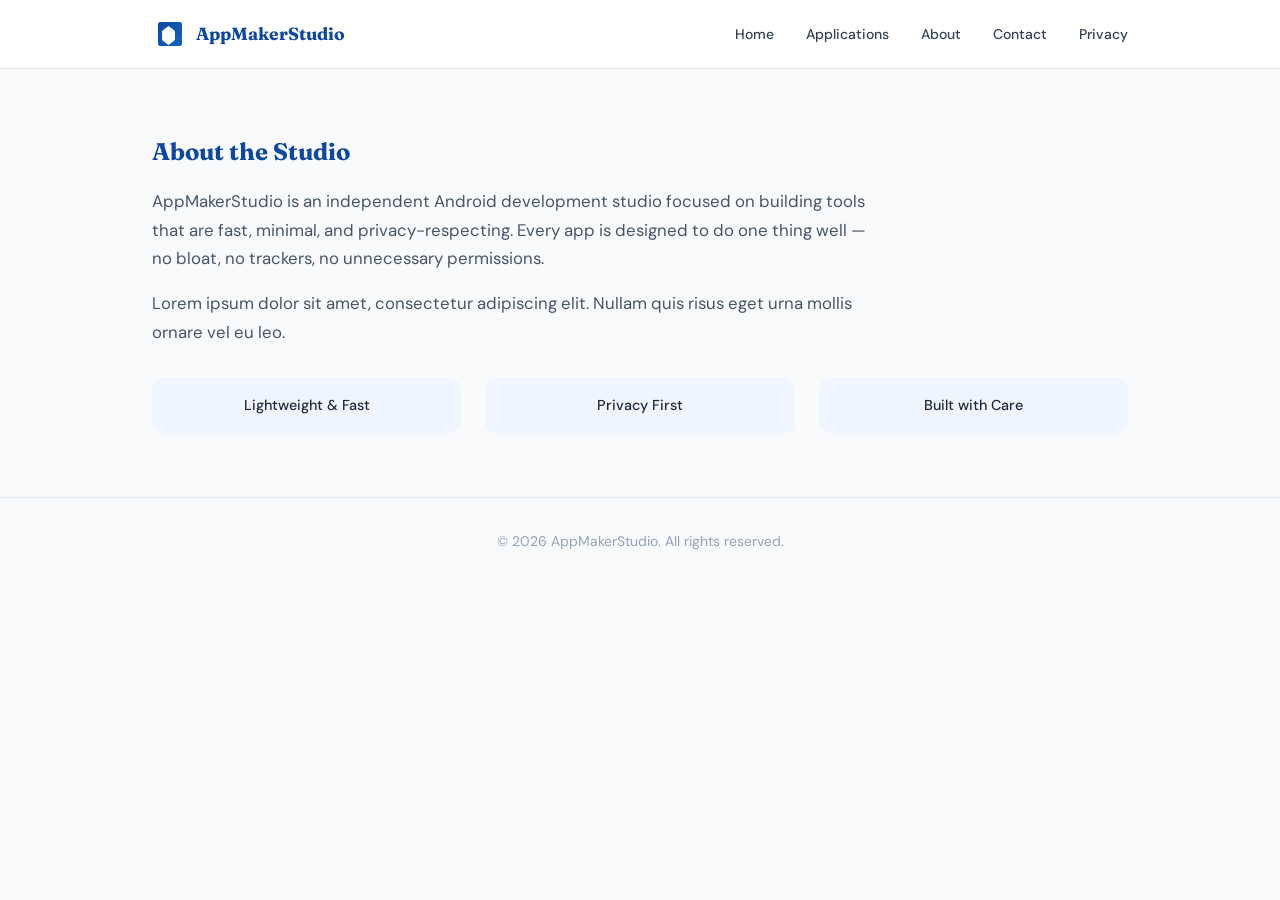
==== about.html @ c4cfa2c1 "Create about.html" ====
<!DOCTYPE html>
<html lang="en">
<head>
  <meta charset="UTF-8">
  <meta name="viewport" content="width=device-width, initial-scale=1.0">
  <title>About - AppMakerStudio</title>
  <link rel="stylesheet" href="styles.css">
  <link href="https://fonts.googleapis.com/css2?family=DM+Sans:wght@400;500;700&family=Fraunces:wght@700;900&display=swap" rel="stylesheet">
</head>
<body>
  <nav class="navbar">
    <div class="nav-inner">
      <a href="index.html" class="brand">
        <svg class="brand-icon" viewBox="0 0 48 48" fill="none">
          <defs><linearGradient id="sg" x1="0%" y1="0%" x2="100%" y2="100%"><stop offset="0%" stop-color="#0d47a1"/><stop offset="100%" stop-color="#1565c0"/></linearGradient></defs>
          <rect x="8" y="8" width="32" height="32" rx="3" fill="url(#sg)"/>
          <path d="M14 20L22 14L30 20L30 32L22 38L14 32Z" fill="#fff" stroke="#fff" stroke-width="1.2" stroke-linejoin="round"/>
          <circle cx="22" cy="26" r="2.5" fill="#fff" opacity="0.8"/>
        </svg>
        <span class="brand-name">AppMakerStudio</span>
      </a>
      <button class="menu-toggle" id="menuToggle" aria-label="Toggle menu">☰</button>
      <ul class="nav-links" id="navLinks">
        <li><a href="index.html" class="nav-link">Home</a></li>
        <li><a href="applications.html" class="nav-link">Applications</a></li>
        <li><a href="about.html" class="nav-link active">About</a></li>
        <li><a href="contact.html" class="nav-link">Contact</a></li>
        <li><a href="privacy-policy.html" class="nav-link">Privacy</a></li>
      </ul>
    </div>
  </nav>

  <section class="section">
    <h1 class="section-title">About the Studio</h1>
    <p class="section-text">AppMakerStudio is an independent Android development studio focused on building tools that are fast, minimal, and privacy-respecting. Every app is designed to do one thing well — no bloat, no trackers, no unnecessary permissions.</p>
    <p class="section-text">Lorem ipsum dolor sit amet, consectetur adipiscing elit. Nullam quis risus eget urna mollis ornare vel eu leo.</p>
    <div class="values-grid">
      <div class="value-item">Lightweight & Fast</div>
      <div class="value-item">Privacy First</div>
      <div class="value-item">Built with Care</div>
    </div>
  </section>

  <footer class="footer">
    <p>&copy; 2026 AppMakerStudio. All rights reserved.</p>
  </footer>

  <script src="script.js"></script>
</body>
</html>
---- styles.css ----
/* === Base Reset & Typography === */
*, *::before, *::after { box-sizing: border-box; margin: 0; padding: 0; }
html { scroll-behavior: smooth; }
body {
  font-family: 'DM Sans', sans-serif;
  color: #334155;
  background: #f8fafc;
  line-height: 1.6;
}

/* === Navbar === */
.navbar {
  position: sticky;
  top: 0;
  z-index: 50;
  background: rgba(255,255,255,0.92);
  backdrop-filter: blur(12px);
  border-bottom: 1px solid #e2e8f0;
}
.nav-inner {
  max-width: 1024px;
  margin: 0 auto;
  padding: 1rem 1.5rem;
  display: flex;
  align-items: center;
  justify-content: space-between;
}
.brand {
  display: flex;
  align-items: center;
  gap: 0.5rem;
  text-decoration: none;
}
.brand-icon { width: 36px; height: 36px; }
.brand-name {
  font-family: 'Fraunces', serif;
  font-weight: 700;
  font-size: 1.1rem;
  color: #0d47a1;
}
.nav-links {
  display: flex;
  list-style: none;
  gap: 2rem;
}
.nav-link {
  text-decoration: none;
  font-size: 0.875rem;
  font-weight: 500;
  color: #334155;
  position: relative;
  transition: color 0.2s;
}
.nav-link::after {
  content: '';
  position: absolute;
  bottom: -4px;
  left: 0;
  width: 0;
  height: 2px;
  background: #0d47a1;
  transition: width 0.3s;
}
.nav-link:hover, .nav-link.active { color: #0d47a1; }
.nav-link:hover::after, .nav-link.active::after { width: 100%; }
.menu-toggle {
  display: none;
  background: none;
  border: none;
  font-size: 1.5rem;
  cursor: pointer;
  color: #334155;
}

/* === Hero === */
.hero {
  background: linear-gradient(135deg, #0d47a1 0%, #1565c0 50%, #1976d2 100%);
  padding: 6rem 1.5rem;
  text-align: center;
}
.hero-content { max-width: 640px; margin: 0 auto; }
.hero-title {
  font-family: 'Fraunces', serif;
  font-weight: 900;
  font-size: 3rem;
  color: #ffffff;
  margin-bottom: 1rem;
}
.hero-subtitle {
  font-size: 1.2rem;
  color: rgba(255,255,255,0.85);
  line-height: 1.7;
}

/* === Sections === */
.section {
  max-width: 1024px;
  margin: 0 auto;
  padding: 4rem 1.5rem;
}
.section-title {
  font-family: 'Fraunces', serif;
  font-weight: 700;
  font-size: 1.5rem;
  color: #0d47a1;
  margin-bottom: 1rem;
}
.section-subtitle {
  color: #64748b;
  font-size: 1.1rem;
  margin-bottom: 2.5rem;
}
.section-text {
  color: #475569;
  font-size: 1.05rem;
  line-height: 1.7;
  max-width: 720px;
  margin-bottom: 1rem;
}

/* === Cards === */
.card-grid {
  display: grid;
  grid-template-columns: repeat(auto-fit, minmax(280px, 1fr));
  gap: 2rem;
}
.card {
  background: #ffffff;
  border: 1px solid #e2e8f0;
  border-radius: 16px;
  padding: 2rem;
  transition: transform 0.3s, box-shadow 0.3s;
}
.card:hover {
  transform: translateY(-4px);
  box-shadow: 0 12px 24px rgba(13,71,161,0.08);
}
.card-title {
  font-family: 'Fraunces', serif;
  font-weight: 700;
  font-size: 1.15rem;
  color: #1e293b;
  margin-bottom: 0.75rem;
}
.card-desc {
  color: #64748b;
  font-size: 0.95rem;
  line-height: 1.6;
  margin-bottom: 1.25rem;
}
.card-link {
  color: #0d47a1;
  font-weight: 500;
  text-decoration: none;
  font-size: 0.9rem;
}
.card-link:hover { text-decoration: underline; }

/* === Badges === */
.badge {
  display: inline-block;
  padding: 0.35rem 1rem;
  border-radius: 999px;
  font-size: 0.8rem;
  font-weight: 500;
}
.badge-green { background: #ecfdf5; color: #065f46; }
.badge-amber { background: #fef3c7; color: #92400e; }

/* === Values === */
.values-grid {
  display: grid;
  grid-template-columns: repeat(auto-fit, minmax(160px, 1fr));
  gap: 1.5rem;
  margin-top: 2rem;
}
.value-item {
  text-align: center;
  font-weight: 500;
  font-size: 0.9rem;
  color: #1e293b;
  padding: 1rem;
  background: #eff6ff;
  border-radius: 12px;
}

/* === Contact === */
.contact-links {
  list-style: none;
  margin-top: 1rem;
}
.contact-links li { margin-bottom: 0.75rem; }
.contact-links a {
  color: #334155;
  text-decoration: none;
  font-weight: 500;
  transition: color 0.2s;
}
.contact-links a:hover { color: #0d47a1; }

/* === Privacy Page === */
.privacy-page { padding-top: 6rem; }
.policy-heading {
  font-family: 'Fraunces', serif;
  font-weight: 700;
  font-size: 1.1rem;
  color: #1e293b;
  margin-top: 2rem;
  margin-bottom: 0.75rem;
}
.meta { color: #94a3b8; font-size: 0.875rem; margin-bottom: 2rem; }

/* === Footer === */
.footer {
  border-top: 1px solid #e2e8f0;
  text-align: center;
  padding: 2rem 1.5rem;
  color: #94a3b8;
  font-size: 0.875rem;
}

/* === Responsive === */
@media (max-width: 768px) {
  .menu-toggle { display: block; }
  .nav-links {
    display: none;
    flex-direction: column;
    gap: 1rem;
    position: absolute;
    top: 100%;
    left: 0;
    right: 0;
    background: #fff;
    padding: 1.5rem;
    border-bottom: 1px solid #e2e8f0;
  }
  .nav-links.open { display: flex; }
  .hero-title { font-size: 2.2rem; }
  .hero { padding: 4rem 1.5rem; }
}
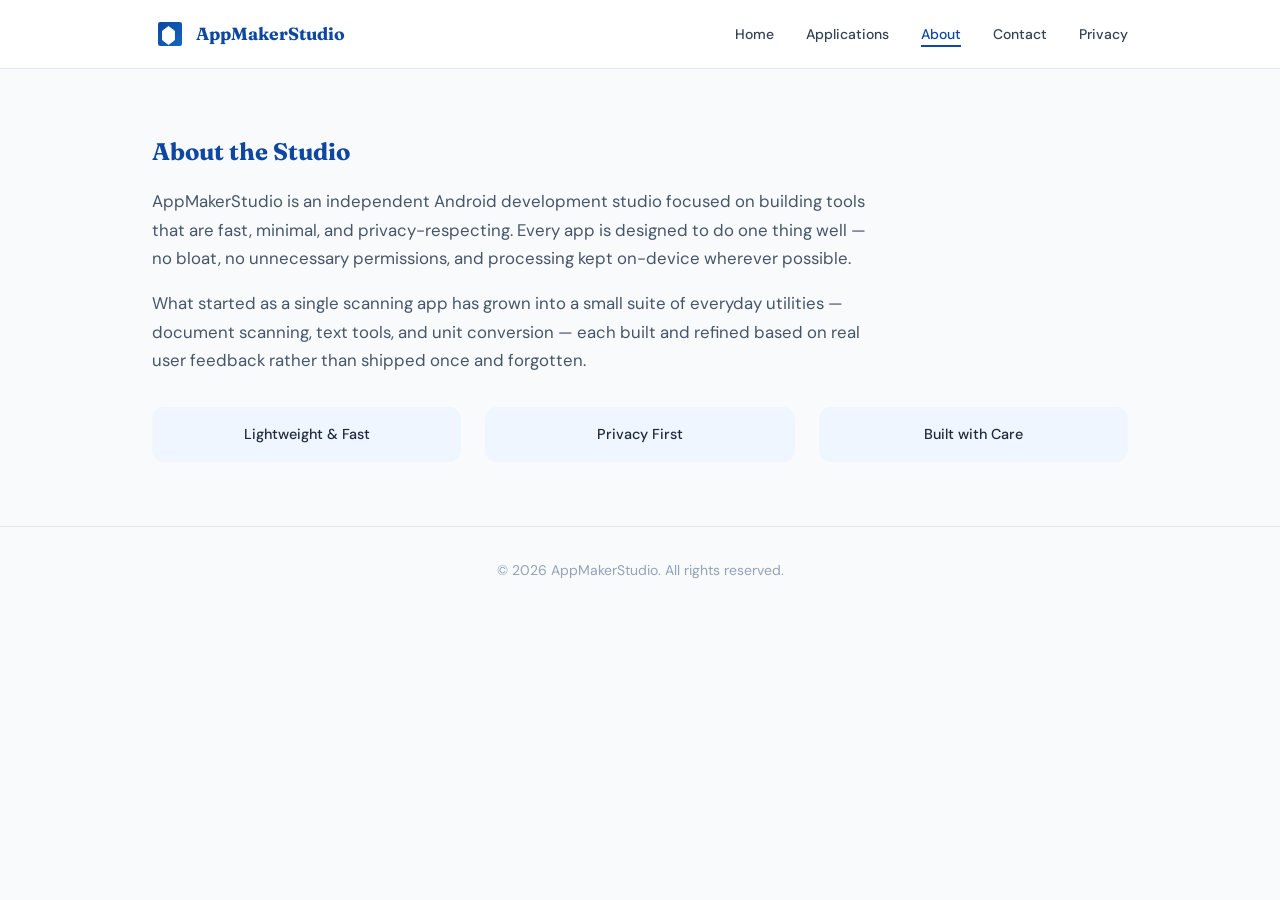
==== commit 4e18c864: "Update about.html" ====
--- a/about.html
+++ b/about.html
@@ -32,8 +32,8 @@
 
   <section class="section">
     <h1 class="section-title">About the Studio</h1>
-    <p class="section-text">AppMakerStudio is an independent Android development studio focused on building tools that are fast, minimal, and privacy-respecting. Every app is designed to do one thing well — no bloat, no trackers, no unnecessary permissions.</p>
-    <p class="section-text">Lorem ipsum dolor sit amet, consectetur adipiscing elit. Nullam quis risus eget urna mollis ornare vel eu leo.</p>
+    <p class="section-text">AppMakerStudio is an independent Android development studio focused on building tools that are fast, minimal, and privacy-respecting. Every app is designed to do one thing well — no bloat, no unnecessary permissions, and processing kept on-device wherever possible.</p>
+    <p class="section-text">What started as a single scanning app has grown into a small suite of everyday utilities — document scanning, text tools, and unit conversion — each built and refined based on real user feedback rather than shipped once and forgotten.</p>
     <div class="values-grid">
       <div class="value-item">Lightweight & Fast</div>
       <div class="value-item">Privacy First</div>
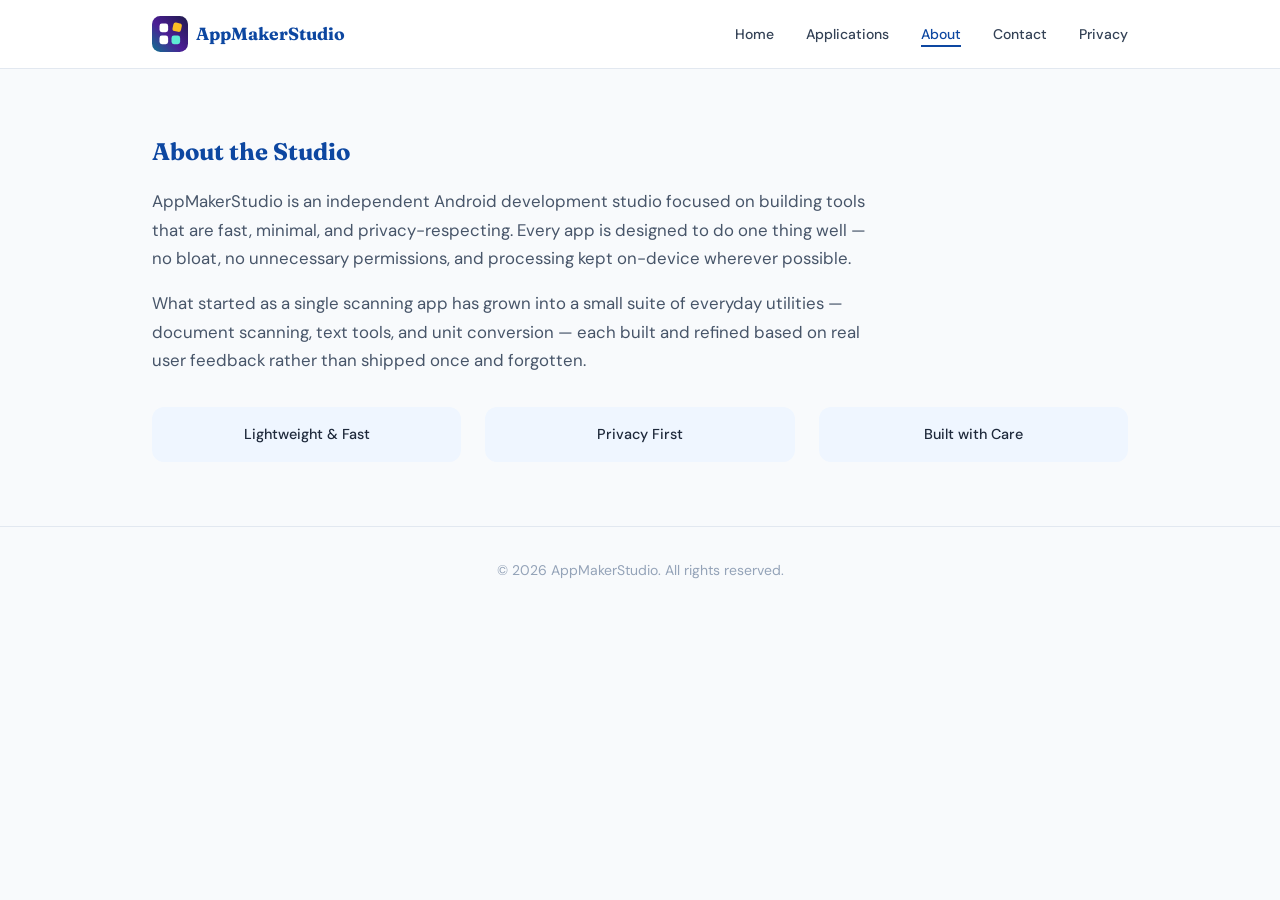
==== commit 4f5e4458: "Update about.html" ====
--- a/about.html
+++ b/about.html
@@ -4,6 +4,8 @@
   <meta charset="UTF-8">
   <meta name="viewport" content="width=device-width, initial-scale=1.0">
   <title>About - AppMakerStudio</title>
+  <link rel="icon" href="logo.svg" type="image/svg+xml">
+  <link rel="apple-touch-icon" href="images/logo-512.png">
   <link rel="stylesheet" href="styles.css">
   <link href="https://fonts.googleapis.com/css2?family=DM+Sans:wght@400;500;700&family=Fraunces:wght@700;900&display=swap" rel="stylesheet">
 </head>
@@ -11,11 +13,19 @@
   <nav class="navbar">
     <div class="nav-inner">
       <a href="index.html" class="brand">
-        <svg class="brand-icon" viewBox="0 0 48 48" fill="none">
-          <defs><linearGradient id="sg" x1="0%" y1="0%" x2="100%" y2="100%"><stop offset="0%" stop-color="#0d47a1"/><stop offset="100%" stop-color="#1565c0"/></linearGradient></defs>
-          <rect x="8" y="8" width="32" height="32" rx="3" fill="url(#sg)"/>
-          <path d="M14 20L22 14L30 20L30 32L22 38L14 32Z" fill="#fff" stroke="#fff" stroke-width="1.2" stroke-linejoin="round"/>
-          <circle cx="22" cy="26" r="2.5" fill="#fff" opacity="0.8"/>
+        <svg class="brand-icon" viewBox="0 0 48 48" fill="none" aria-hidden="true">
+          <defs>
+            <linearGradient id="lg" x1="0" y1="1" x2="1" y2="0">
+              <stop offset="0" stop-color="#0e7490"/>
+              <stop offset="0.45" stop-color="#4c1d95"/>
+              <stop offset="1" stop-color="#1e1b4b"/>
+            </linearGradient>
+          </defs>
+          <rect width="48" height="48" rx="11" fill="url(#lg)"/>
+          <rect x="10" y="10" width="11.5" height="11.5" rx="3.2" fill="#fff"/>
+          <rect x="27.8" y="9.2" width="11.5" height="11.5" rx="3.2" fill="#fbbf24" transform="rotate(12 33.5 15)"/>
+          <rect x="10" y="26" width="11.5" height="11.5" rx="3.2" fill="#fff"/>
+          <rect x="26" y="26" width="11.5" height="11.5" rx="3.2" fill="#5eead4"/>
         </svg>
         <span class="brand-name">AppMakerStudio</span>
       </a>
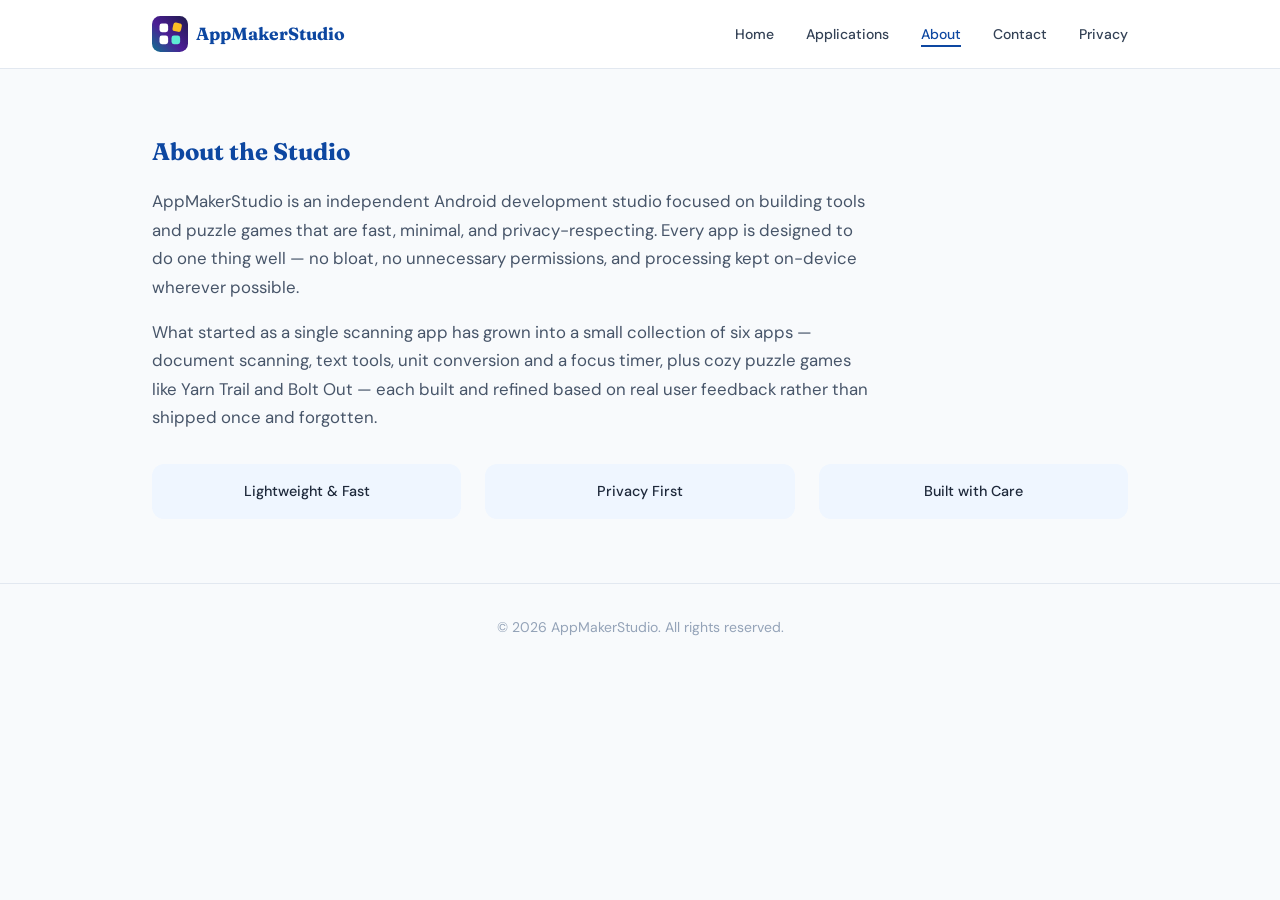
==== commit 74f0ed18: "Update about.html" ====
--- a/about.html
+++ b/about.html
@@ -42,8 +42,8 @@
 
   <section class="section">
     <h1 class="section-title">About the Studio</h1>
-    <p class="section-text">AppMakerStudio is an independent Android development studio focused on building tools that are fast, minimal, and privacy-respecting. Every app is designed to do one thing well — no bloat, no unnecessary permissions, and processing kept on-device wherever possible.</p>
-    <p class="section-text">What started as a single scanning app has grown into a small suite of everyday utilities — document scanning, text tools, and unit conversion — each built and refined based on real user feedback rather than shipped once and forgotten.</p>
+    <p class="section-text">AppMakerStudio is an independent Android development studio focused on building tools and puzzle games that are fast, minimal, and privacy-respecting. Every app is designed to do one thing well — no bloat, no unnecessary permissions, and processing kept on-device wherever possible.</p>
+    <p class="section-text">What started as a single scanning app has grown into a small collection of six apps — document scanning, text tools, unit conversion and a focus timer, plus cozy puzzle games like Yarn Trail and Bolt Out — each built and refined based on real user feedback rather than shipped once and forgotten.</p>
     <div class="values-grid">
       <div class="value-item">Lightweight & Fast</div>
       <div class="value-item">Privacy First</div>
--- a/styles.css
+++ b/styles.css
@@ -238,3 +238,57 @@
   .hero-title { font-size: 2.2rem; }
   .hero { padding: 4rem 1.5rem; }
 }
+
+
+/* === Applications page === */
+.group-title {
+  font-family: 'Fraunces', serif;
+  font-weight: 700;
+  font-size: 1.15rem;
+  color: #1e293b;
+  margin: 3rem 0 1.25rem;
+}
+.group-title:first-of-type { margin-top: 0; }
+.app-card { display: flex; flex-direction: column; }
+.app-card .card-desc { flex: 1; }
+.app-head {
+  display: flex;
+  align-items: center;
+  gap: 1rem;
+  margin-bottom: 1rem;
+}
+.app-head .card-title { margin-bottom: 0.4rem; }
+.app-icon {
+  width: 64px;
+  height: 64px;
+  border-radius: 14px;
+  flex-shrink: 0;
+  box-shadow: 0 4px 12px rgba(30,27,75,0.18);
+}
+.badge-purple { background: #f3e8ff; color: #6b21a8; padding: 0.2rem 0.75rem; }
+.badge-blue { background: #e0f2fe; color: #075985; padding: 0.2rem 0.75rem; }
+.play-cta {
+  margin-top: 3.5rem;
+  text-align: center;
+  padding: 2rem 1.5rem;
+  background: #ffffff;
+  border: 1px solid #e2e8f0;
+  border-radius: 16px;
+}
+.play-cta p { color: #64748b; margin-bottom: 1rem; }
+.btn-primary {
+  display: inline-block;
+  padding: 0.75rem 1.5rem;
+  background: #4c1d95;
+  color: #ffffff;
+  border-radius: 999px;
+  font-weight: 500;
+  text-decoration: none;
+  transition: background 0.2s, transform 0.2s;
+}
+.btn-primary:hover { background: #5b21b6; transform: translateY(-2px); }
+
+.card-grid.two-col { grid-template-columns: repeat(2, 1fr); }
+@media (max-width: 700px) {
+  .card-grid.two-col { grid-template-columns: 1fr; }
+}
